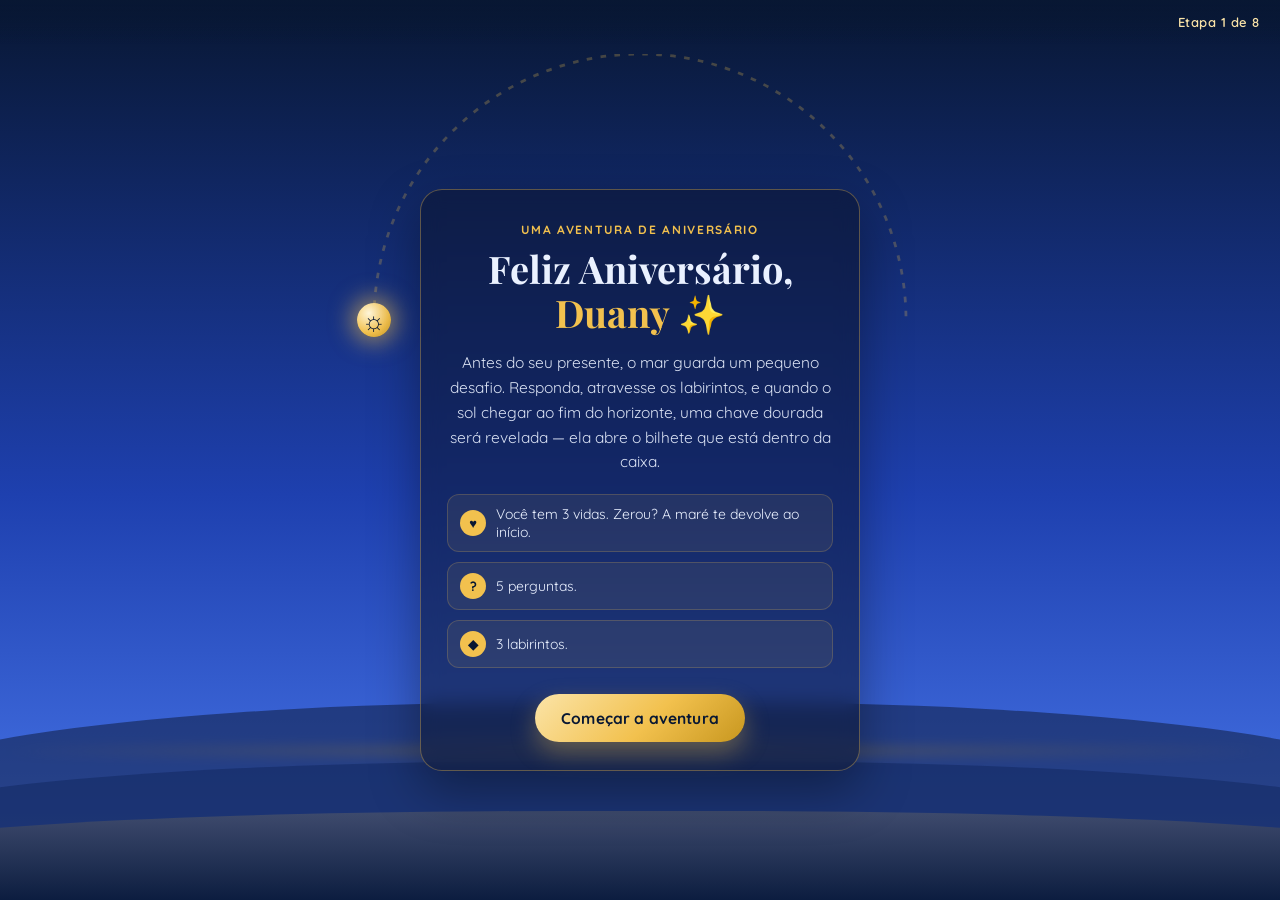
==== index.html @ 34100442 "Add files via upload" ====
<!DOCTYPE html>
<html lang="pt-BR">
<head>
<meta charset="UTF-8">
<meta name="viewport" content="width=device-width, initial-scale=1.0, maximum-scale=1, user-scalable=no">
<title>Uma Aventura para Duany 🌊</title>
<link rel="preconnect" href="https://fonts.googleapis.com">
<link rel="preconnect" href="https://fonts.gstatic.com" crossorigin>
<link href="https://fonts.googleapis.com/css2?family=Playfair+Display:ital,wght@0,600;0,700;1,600&family=Quicksand:wght@500;600;700&display=swap" rel="stylesheet">
<link rel="stylesheet" href="style.css">
</head>
<body>

<!-- Sky / horizon scene that runs behind everything -->
<div class="sky" id="sky">
  <div class="stars" id="stars"></div>
  <svg class="arc" viewBox="0 0 400 200" preserveAspectRatio="none">
    <path id="arcPath" d="M 10 190 A 190 190 0 0 1 390 190" fill="none" stroke="rgba(242,193,78,0.25)" stroke-width="2" stroke-dasharray="4 6"/>
  </svg>
  <div class="sun" id="sun">☼</div>
  <div class="horizon-glow"></div>
  <div class="waves">
    <div class="wave wave1"></div>
    <div class="wave wave2"></div>
    <div class="wave wave3"></div>
  </div>
</div>

<!-- HUD: lives + progress -->
<header class="hud" id="hud" hidden>
  <div class="lives" id="lives" aria-label="Vidas restantes"></div>
  <div class="stage-label" id="stageLabel">Etapa 1 de 8</div>
</header>

<main id="app">

  <!-- SCREEN: Intro -->
  <section class="screen active" id="screen-intro">
    <div class="card intro-card">
      <p class="eyebrow">uma aventura de aniversário</p>
      <h1>Feliz Aniversário,<br><span class="gold-text">Duany</span> ✨</h1>
      <p class="lede">Antes do seu presente, o mar guarda um pequeno desafio.
      Responda, atravesse os labirintos, e quando o sol chegar ao fim do horizonte,
      uma chave dourada será revelada — ela abre o bilhete que está dentro da caixa.</p>
      <div class="rules">
        <div class="rule"><span class="rule-icon">♥</span> Você tem 3 vidas. Zerou? A maré te devolve ao início.</div>
        <div class="rule"><span class="rule-icon">?</span> 5 perguntas.</div>
        <div class="rule"><span class="rule-icon">◆</span> 3 labirintos.</div>
      </div>
      <button class="btn-primary" id="btnStart">Começar a aventura</button>
    </div>
  </section>

  <!-- SCREEN: Question -->
  <section class="screen" id="screen-question">
    <div class="card">
      <p class="eyebrow" id="qEyebrow">pergunta</p>
      <h2 id="qText">?</h2>
      <div class="options" id="qOptions"></div>
      <p class="feedback" id="qFeedback"></p>
    </div>
  </section>

  <!-- SCREEN: Maze -->
  <section class="screen" id="screen-maze">
    <div class="card maze-card">
      <p class="eyebrow" id="mEyebrow">labirinto de areia</p>
      <p class="maze-hint">Leve o barquinho ⛵ até a bandeira dourada 🏁. As áreas escuras são correnteza — cuidado!</p>
      <div class="maze-wrap">
        <div class="maze-grid" id="mazeGrid"></div>
      </div>
      <div class="dpad" id="dpad">
        <button class="dbtn dup" data-dir="up" aria-label="Cima">▲</button>
        <div class="dmid">
          <button class="dbtn dleft" data-dir="left" aria-label="Esquerda">◀</button>
          <button class="dbtn dright" data-dir="right" aria-label="Direita">▶</button>
        </div>
        <button class="dbtn ddown" data-dir="down" aria-label="Baixo">▼</button>
      </div>
    </div>
  </section>

  <!-- SCREEN: Life lost -->
  <section class="screen" id="screen-lifelost">
    <div class="card center-card">
      <p class="big-icon">🌊</p>
      <h2>Ops! A correnteza levou uma vida.</h2>
      <p class="lede" id="lifeLostText"></p>
      <button class="btn-primary" id="btnContinueAfterLoss">Continuar</button>
    </div>
  </section>

  <!-- SCREEN: Game Over -->
  <section class="screen" id="screen-gameover">
    <div class="card center-card">
      <p class="big-icon">🐚</p>
      <h2>As vidas acabaram...</h2>
      <p class="lede">A maré apagou o caminho. Respire fundo e comece de novo — o tesouro vale a pena.</p>
      <button class="btn-primary" id="btnRestart">Recomeçar do início</button>
    </div>
  </section>

  <!-- SCREEN: Prize -->
  <section class="screen" id="screen-prize">
    <div class="card center-card prize-card">
      <p class="eyebrow">você conseguiu</p>
      <h2 class="gold-text">A chave é sua 🔑</h2>
      <p class="lede">Use esta chave para decifrar o bilhete dentro da caixa. Feliz aniversário, Duanyyy. Tudo isso é só uma fração do quanto você merece ser celebrada.</p>
      <div class="prize-frame">
        <img src="assets/chave-da-cifra.jpg" alt="Chave da cifra" id="prizeImg">
      </div>
      <a class="btn-primary" href="assets/chave-da-cifra.jpg" download="chave-da-cifra-duany.jpg">Salvar a chave</a>
    </div>
  </section>

</main>

<canvas id="confetti"></canvas>

<script src="script.js"></script>
</body>
</html>
---- style.css ----
/* ===== Tokens ===== */
:root{
  --royal-deep:#081733;
  --royal:#132a63;
  --royal-mid:#1e40af;
  --royal-light:#4d7cf0;
  --gold:#f2c14e;
  --gold-deep:#c8971f;
  --gold-pale:#fbe4a8;
  --foam:#eaf1ff;
  --ink:#0b1530;
  --radius:22px;
  --font-display:'Playfair Display', serif;
  --font-body:'Quicksand', sans-serif;
}

*{box-sizing:border-box;}
html,body{
  margin:0;
  padding:0;
  min-height:100%;
  font-family:var(--font-body);
  color:var(--foam);
  overflow-x:hidden;
}
body{
  min-height:100vh;
  min-height:100dvh;
  position:relative;
}

button{font-family:inherit;}

::selection{background:var(--gold); color:var(--royal-deep);}

/* ===== Sky background scene ===== */
.sky{
  position:fixed;
  inset:0;
  z-index:0;
  background:linear-gradient(180deg, var(--royal-deep) 0%, var(--royal-mid) 55%, var(--royal-light) 100%);
  transition:background 1.2s ease;
  overflow:hidden;
}
.stars{
  position:absolute; inset:0 0 40% 0;
  background-image:
    radial-gradient(1.5px 1.5px at 10% 20%, #fff, transparent),
    radial-gradient(1.5px 1.5px at 25% 55%, #fff, transparent),
    radial-gradient(1px 1px at 40% 15%, #fff, transparent),
    radial-gradient(1.5px 1.5px at 60% 40%, #fff, transparent),
    radial-gradient(1px 1px at 75% 10%, #fff, transparent),
    radial-gradient(1.5px 1.5px at 85% 30%, #fff, transparent),
    radial-gradient(1px 1px at 92% 55%, #fff, transparent),
    radial-gradient(1.5px 1.5px at 15% 70%, #fff, transparent),
    radial-gradient(1px 1px at 50% 65%, #fff, transparent);
  opacity:0;
  transition:opacity 1.2s ease;
}
.arc{
  position:absolute;
  top:6%;
  left:50%;
  transform:translateX(-50%);
  width:min(560px, 92vw);
  height:auto;
  z-index:1;
}
.sun{
  position:absolute;
  top:calc(6% + 190px);
  left:calc(50% - 190px);
  width:34px;
  height:34px;
  transform:translate(0px,0px);
  display:flex;
  align-items:center;
  justify-content:center;
  font-size:26px;
  color:var(--royal-deep);
  background:radial-gradient(circle at 35% 30%, #fff6da, var(--gold) 60%, var(--gold-deep) 100%);
  border-radius:50%;
  box-shadow:0 0 22px 6px rgba(242,193,78,0.55);
  transition:left 1s ease, top 1s ease;
  z-index:2;
}
.horizon-glow{
  position:absolute;
  left:0; right:0;
  bottom:16%;
  height:10px;
  background:linear-gradient(90deg, transparent, var(--gold) 50%, transparent);
  filter:blur(6px);
  opacity:.55;
}
.waves{
  position:absolute;
  left:0; right:0; bottom:0;
  height:22vh;
  z-index:1;
}
.wave{
  position:absolute; left:-10%; right:-10%; bottom:0;
  height:100%;
  border-radius:45% 45% 0 0;
  opacity:.9;
}
.wave1{background:rgba(11,21,48,0.55); animation:sway 9s ease-in-out infinite;}
.wave2{background:rgba(19,42,99,0.65); height:70%; animation:sway 7s ease-in-out infinite reverse;}
.wave3{background:linear-gradient(180deg, rgba(242,193,78,0.18), rgba(8,23,51,0.9)); height:45%; animation:sway 11s ease-in-out infinite;}
@keyframes sway{
  0%,100%{transform:translateX(0) scaleY(1);}
  50%{transform:translateX(2%) scaleY(1.05);}
}

/* ===== HUD ===== */
.hud{
  position:fixed;
  top:0; left:0; right:0;
  z-index:5;
  display:flex;
  align-items:center;
  justify-content:space-between;
  padding:max(14px, env(safe-area-inset-top)) 20px 14px;
  background:linear-gradient(180deg, rgba(8,23,51,0.75), transparent);
}
.lives{display:flex; gap:6px; font-size:20px;}
.lives .heart{color:var(--gold); text-shadow:0 0 8px rgba(242,193,78,.6);}
.lives .heart.lost{color:rgba(255,255,255,0.25); text-shadow:none;}
.stage-label{
  font-size:13px;
  letter-spacing:.04em;
  color:var(--gold-pale);
  font-weight:600;
}

/* ===== Layout ===== */
main{
  position:relative;
  z-index:2;
  min-height:100vh;
  min-height:100dvh;
  display:flex;
  align-items:center;
  justify-content:center;
  padding:90px 18px 30px;
}
.screen{display:none; width:100%; justify-content:center;}
.screen.active{display:flex;}

.card{
  width:100%;
  max-width:440px;
  background:rgba(11,21,48,0.55);
  border:1px solid rgba(242,193,78,0.35);
  backdrop-filter:blur(10px);
  border-radius:var(--radius);
  padding:32px 26px 28px;
  box-shadow:0 20px 50px rgba(0,0,0,0.35);
  text-align:center;
}
.center-card{padding-top:38px;}

.eyebrow{
  text-transform:uppercase;
  letter-spacing:.14em;
  font-size:12px;
  font-weight:700;
  color:var(--gold);
  margin:0 0 10px;
}
h1{
  font-family:var(--font-display);
  font-size:clamp(28px,7vw,38px);
  line-height:1.15;
  margin:0 0 16px;
  font-weight:700;
}
h2{
  font-family:var(--font-display);
  font-size:clamp(21px,5.5vw,27px);
  line-height:1.3;
  margin:0 0 18px;
  font-weight:600;
}
.gold-text{color:var(--gold);}
.lede{
  font-size:15.5px;
  line-height:1.6;
  color:var(--foam);
  opacity:.92;
  margin:0 0 20px;
}
.big-icon{font-size:44px; margin:0 0 6px;}

.rules{
  display:flex;
  flex-direction:column;
  gap:10px;
  text-align:left;
  margin:0 0 26px;
  font-size:14px;
}
.rule{
  display:flex;
  align-items:center;
  gap:10px;
  background:rgba(242,193,78,0.08);
  border:1px solid rgba(242,193,78,0.2);
  border-radius:12px;
  padding:10px 12px;
}
.rule-icon{
  width:26px; height:26px;
  flex:none;
  display:flex; align-items:center; justify-content:center;
  border-radius:50%;
  background:var(--gold);
  color:var(--royal-deep);
  font-weight:700;
  font-size:13px;
}

.btn-primary{
  display:inline-block;
  text-decoration:none;
  border:none;
  cursor:pointer;
  background:linear-gradient(135deg, var(--gold-pale), var(--gold) 55%, var(--gold-deep));
  color:var(--royal-deep);
  font-family:var(--font-body);
  font-weight:700;
  font-size:15.5px;
  letter-spacing:.01em;
  padding:14px 26px;
  border-radius:999px;
  box-shadow:0 10px 24px rgba(242,193,78,0.35);
  transition:transform .15s ease, box-shadow .15s ease;
}
.btn-primary:active{transform:scale(0.97);}
.btn-primary:focus-visible{outline:3px solid var(--foam); outline-offset:3px;}

/* ===== Question ===== */
#qText{margin-bottom:22px;}
.options{display:flex; flex-direction:column; gap:10px; margin-bottom:14px;}
.opt-btn{
  text-align:left;
  padding:13px 16px;
  border-radius:14px;
  border:1px solid rgba(242,193,78,0.3);
  background:rgba(255,255,255,0.04);
  color:var(--foam);
  font-family:var(--font-body);
  font-size:15px;
  font-weight:600;
  cursor:pointer;
  transition:background .15s ease, border-color .15s ease, transform .1s ease;
}
.opt-btn:hover{background:rgba(242,193,78,0.12);}
.opt-btn:active{transform:scale(0.98);}
.opt-btn:focus-visible{outline:3px solid var(--gold); outline-offset:2px;}
.opt-btn.correct{background:rgba(90,200,140,0.25); border-color:#5ac88c;}
.opt-btn.wrong{background:rgba(220,90,90,0.25); border-color:#dc5a5a;}
.opt-btn.disabled{pointer-events:none; opacity:.6;}
.feedback{min-height:20px; font-size:14px; font-weight:600; color:var(--gold-pale); margin:0;}

/* ===== Maze ===== */
.maze-card{max-width:420px;}
.maze-hint{font-size:13.5px; opacity:.85; margin:0 0 16px;}
.maze-wrap{
  display:flex;
  justify-content:center;
  margin-bottom:18px;
}
.maze-grid{
  display:grid;
  gap:3px;
  background:rgba(0,0,0,0.25);
  padding:5px;
  border-radius:10px;
  border:1px solid rgba(242,193,78,0.25);
}
.cell{
  width:9vw; height:9vw;
  max-width:34px; max-height:34px;
  border-radius:4px;
  display:flex; align-items:center; justify-content:center;
  font-size:16px;
  background:rgba(255,255,255,0.06);
}
.cell.wall{background:rgba(8,23,51,0.9); border:1px solid rgba(242,193,78,0.15);}
.cell.trap{background:rgba(30,64,175,0.55);}
.cell.goal{background:rgba(242,193,78,0.25);}
.cell.player{background:rgba(242,193,78,0.35);}

.dpad{
  display:flex;
  flex-direction:column;
  align-items:center;
  gap:8px;
}
.dmid{display:flex; gap:64px;}
.dbtn{
  width:50px; height:50px;
  border-radius:50%;
  border:1px solid rgba(242,193,78,0.4);
  background:rgba(242,193,78,0.12);
  color:var(--gold-pale);
  font-size:18px;
  cursor:pointer;
}
.dbtn:active{background:rgba(242,193,78,0.3); transform:scale(0.95);}

/* ===== Prize ===== */
.prize-frame{
  border-radius:16px;
  overflow:hidden;
  border:2px solid var(--gold);
  box-shadow:0 0 30px rgba(242,193,78,0.4);
  margin-bottom:20px;
}
.prize-frame img{width:100%; display:block;}

/* ===== Confetti ===== */
#confetti{
  position:fixed; inset:0;
  z-index:10;
  pointer-events:none;
  display:none;
}

/* ===== Small screens ===== */
@media (max-width:360px){
  .card{padding:26px 18px 22px;}
  .dmid{gap:52px;}
}

@media (prefers-reduced-motion: reduce){
  .wave1,.wave2,.wave3{animation:none;}
  .sun{transition:none;}
}
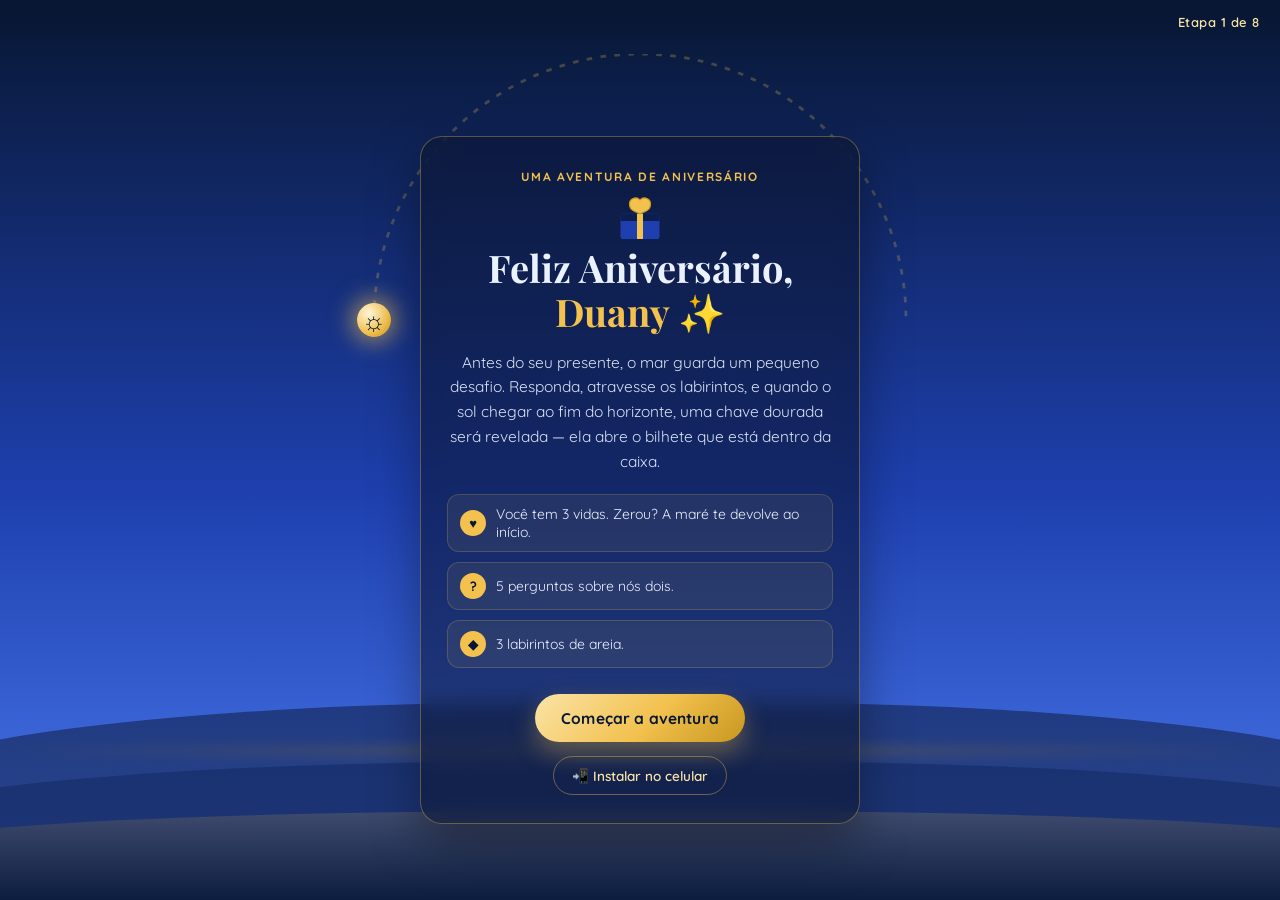
==== commit 571f1263: "Add files via upload" ====
--- a/index.html
+++ b/index.html
@@ -4,6 +4,19 @@
 <meta charset="UTF-8">
 <meta name="viewport" content="width=device-width, initial-scale=1.0, maximum-scale=1, user-scalable=no">
 <title>Uma Aventura para Duany 🌊</title>
+<meta name="description" content="Uma aventura de aniversário com perguntas e labirintos que revela a chave de uma cifra secreta.">
+
+<!-- PWA -->
+<link rel="manifest" href="manifest.json">
+<meta name="theme-color" content="#0a1f4d">
+<meta name="mobile-web-app-capable" content="yes">
+<meta name="apple-mobile-web-app-capable" content="yes">
+<meta name="apple-mobile-web-app-status-bar-style" content="black-translucent">
+<meta name="apple-mobile-web-app-title" content="Duany 🎁">
+<link rel="apple-touch-icon" href="icons/apple-touch-icon.png">
+<link rel="icon" type="image/png" sizes="192x192" href="icons/icon-192.png">
+<link rel="icon" type="image/png" sizes="512x512" href="icons/icon-512.png">
+
 <link rel="preconnect" href="https://fonts.googleapis.com">
 <link rel="preconnect" href="https://fonts.gstatic.com" crossorigin>
 <link href="https://fonts.googleapis.com/css2?family=Playfair+Display:ital,wght@0,600;0,700;1,600&family=Quicksand:wght@500;600;700&display=swap" rel="stylesheet">
@@ -38,16 +51,25 @@
   <section class="screen active" id="screen-intro">
     <div class="card intro-card">
       <p class="eyebrow">uma aventura de aniversário</p>
+      <div class="gift-icon" aria-hidden="true">
+        <svg viewBox="0 0 64 64" width="48" height="48">
+          <rect x="6" y="26" width="52" height="34" rx="3" fill="#1e40af"/>
+          <rect x="6" y="26" width="52" height="10" fill="#0a1f4d"/>
+          <rect x="28" y="26" width="8" height="34" fill="#f2c14e"/>
+          <path d="M32 26c-6-2-14-4-14-12a8 8 0 0 1 14-6 8 8 0 0 1 14 6c0 8-8 10-14 12z" fill="#f2c14e" stroke="#c8971f" stroke-width="1.5"/>
+        </svg>
+      </div>
       <h1>Feliz Aniversário,<br><span class="gold-text">Duany</span> ✨</h1>
       <p class="lede">Antes do seu presente, o mar guarda um pequeno desafio.
       Responda, atravesse os labirintos, e quando o sol chegar ao fim do horizonte,
       uma chave dourada será revelada — ela abre o bilhete que está dentro da caixa.</p>
       <div class="rules">
         <div class="rule"><span class="rule-icon">♥</span> Você tem 3 vidas. Zerou? A maré te devolve ao início.</div>
-        <div class="rule"><span class="rule-icon">?</span> 5 perguntas.</div>
-        <div class="rule"><span class="rule-icon">◆</span> 3 labirintos.</div>
+        <div class="rule"><span class="rule-icon">?</span> 5 perguntas sobre nós dois.</div>
+        <div class="rule"><span class="rule-icon">◆</span> 3 labirintos de areia.</div>
       </div>
       <button class="btn-primary" id="btnStart">Começar a aventura</button>
+      <button class="btn-install" id="btnInstall" hidden>📲 Instalar no celular</button>
     </div>
   </section>
 
@@ -105,7 +127,7 @@
     <div class="card center-card prize-card">
       <p class="eyebrow">você conseguiu</p>
       <h2 class="gold-text">A chave é sua 🔑</h2>
-      <p class="lede">Use esta chave para decifrar o bilhete dentro da caixa. Feliz aniversário, Duanyyy. Tudo isso é só uma fração do quanto você merece ser celebrada.</p>
+      <p class="lede">Use esta chave para decifrar o bilhete dentro da caixa. Feliz aniversário, meu amor. Tudo isso é só uma fração do quanto você merece ser celebrada.</p>
       <div class="prize-frame">
         <img src="assets/chave-da-cifra.jpg" alt="Chave da cifra" id="prizeImg">
       </div>
--- a/style.css
+++ b/style.css
@@ -240,6 +240,21 @@
 .btn-primary:active{transform:scale(0.97);}
 .btn-primary:focus-visible{outline:3px solid var(--foam); outline-offset:3px;}
 
+.btn-install{
+  display:block;
+  margin:14px auto 0;
+  background:transparent;
+  border:1px solid rgba(242,193,78,0.4);
+  color:var(--gold-pale);
+  font-family:var(--font-body);
+  font-weight:600;
+  font-size:13.5px;
+  padding:10px 18px;
+  border-radius:999px;
+  cursor:pointer;
+}
+.btn-install:active{background:rgba(242,193,78,0.12);}
+
 /* ===== Question ===== */
 #qText{margin-bottom:22px;}
 .options{display:flex; flex-direction:column; gap:10px; margin-bottom:14px;}
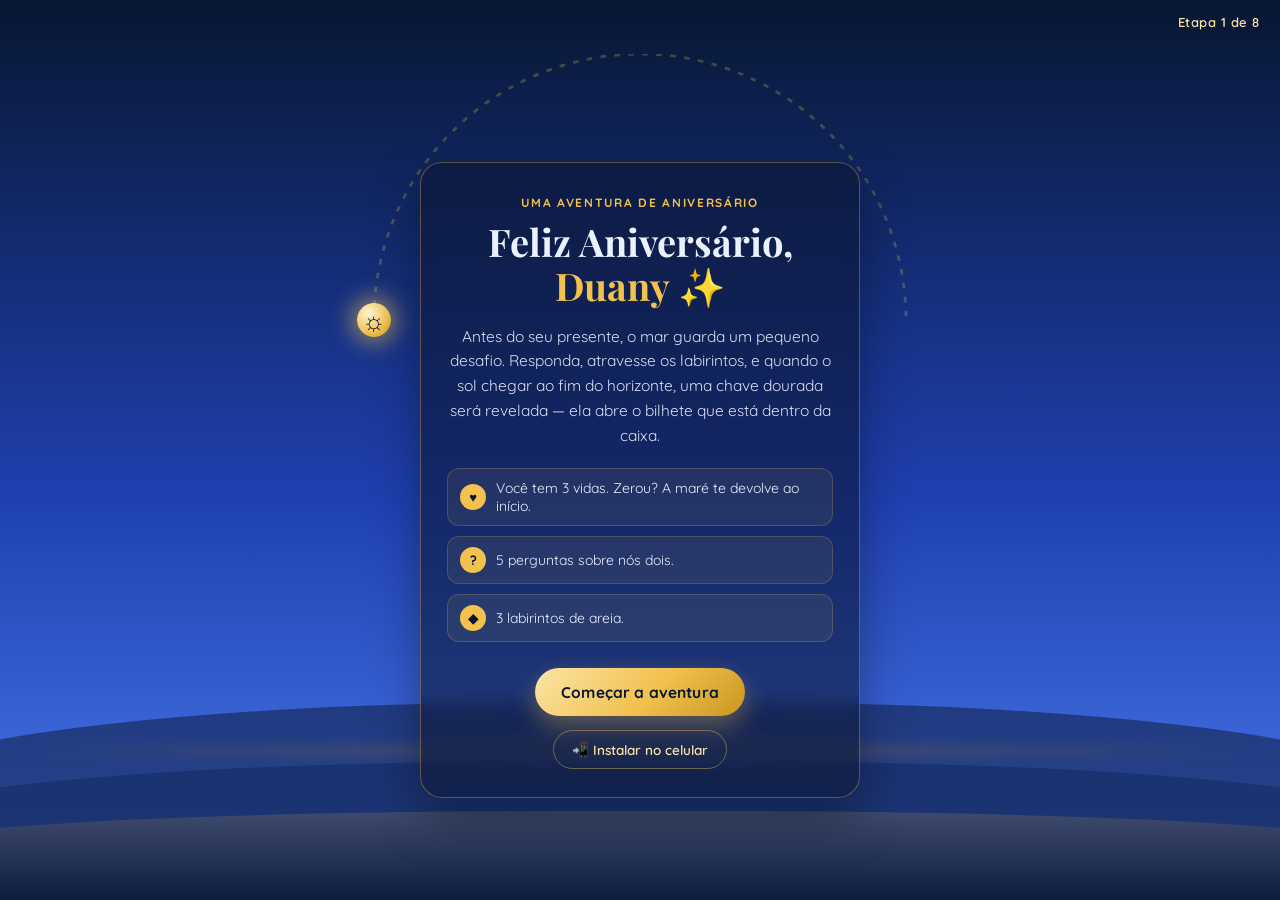
==== commit 11e1758c: "Update index.html" ====
--- a/index.html
+++ b/index.html
@@ -51,14 +51,6 @@
   <section class="screen active" id="screen-intro">
     <div class="card intro-card">
       <p class="eyebrow">uma aventura de aniversário</p>
-      <div class="gift-icon" aria-hidden="true">
-        <svg viewBox="0 0 64 64" width="48" height="48">
-          <rect x="6" y="26" width="52" height="34" rx="3" fill="#1e40af"/>
-          <rect x="6" y="26" width="52" height="10" fill="#0a1f4d"/>
-          <rect x="28" y="26" width="8" height="34" fill="#f2c14e"/>
-          <path d="M32 26c-6-2-14-4-14-12a8 8 0 0 1 14-6 8 8 0 0 1 14 6c0 8-8 10-14 12z" fill="#f2c14e" stroke="#c8971f" stroke-width="1.5"/>
-        </svg>
-      </div>
       <h1>Feliz Aniversário,<br><span class="gold-text">Duany</span> ✨</h1>
       <p class="lede">Antes do seu presente, o mar guarda um pequeno desafio.
       Responda, atravesse os labirintos, e quando o sol chegar ao fim do horizonte,
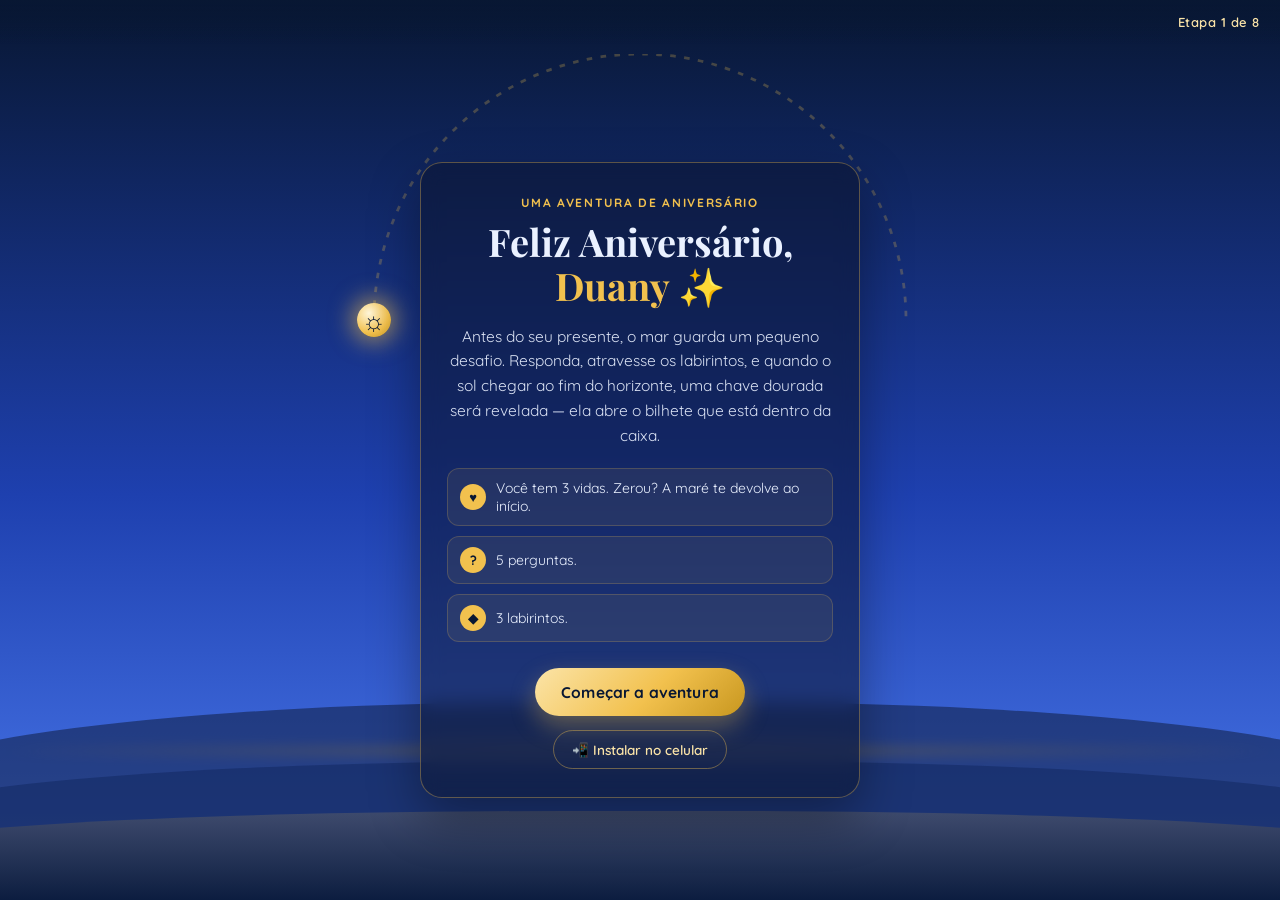
==== commit d75686f8: "modified:   index.html" ====
--- a/index.html
+++ b/index.html
@@ -57,8 +57,8 @@
       uma chave dourada será revelada — ela abre o bilhete que está dentro da caixa.</p>
       <div class="rules">
         <div class="rule"><span class="rule-icon">♥</span> Você tem 3 vidas. Zerou? A maré te devolve ao início.</div>
-        <div class="rule"><span class="rule-icon">?</span> 5 perguntas sobre nós dois.</div>
-        <div class="rule"><span class="rule-icon">◆</span> 3 labirintos de areia.</div>
+        <div class="rule"><span class="rule-icon">?</span> 5 perguntas.</div>
+        <div class="rule"><span class="rule-icon">◆</span> 3 labirintos.</div>
       </div>
       <button class="btn-primary" id="btnStart">Começar a aventura</button>
       <button class="btn-install" id="btnInstall" hidden>📲 Instalar no celular</button>
@@ -119,7 +119,7 @@
     <div class="card center-card prize-card">
       <p class="eyebrow">você conseguiu</p>
       <h2 class="gold-text">A chave é sua 🔑</h2>
-      <p class="lede">Use esta chave para decifrar o bilhete dentro da caixa. Feliz aniversário, meu amor. Tudo isso é só uma fração do quanto você merece ser celebrada.</p>
+      <p class="lede">Use esta chave para decifrar o bilhete dentro da caixa. Feliz aniversário!!!, Tudo isso é só uma fração do quanto você merece ser celebrada.</p>
       <div class="prize-frame">
         <img src="assets/chave-da-cifra.jpg" alt="Chave da cifra" id="prizeImg">
       </div>
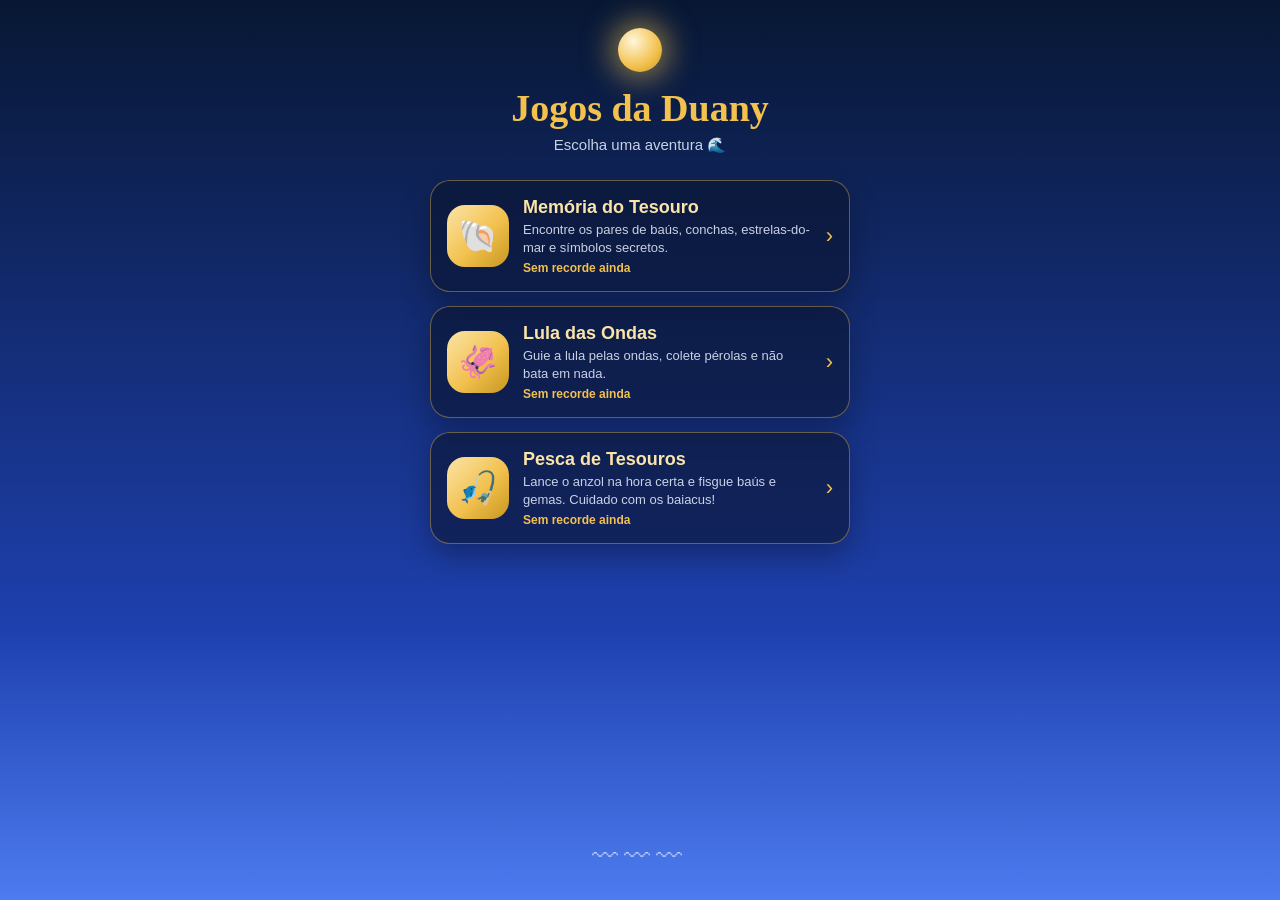
==== commit 496cab9b: "Changes to be committed: 	renamed:    assets/chave-da-cifra.jpg -> aventura/assets/assets/chave-da-c" ====
--- a/index.html
+++ b/index.html
@@ -2,135 +2,71 @@
 <html lang="pt-BR">
 <head>
 <meta charset="UTF-8">
-<meta name="viewport" content="width=device-width, initial-scale=1.0, maximum-scale=1, user-scalable=no">
-<title>Uma Aventura para Duany 🌊</title>
-<meta name="description" content="Uma aventura de aniversário com perguntas e labirintos que revela a chave de uma cifra secreta.">
-
-<!-- PWA -->
+<meta name="viewport" content="width=device-width, initial-scale=1, viewport-fit=cover">
+<title>Jogos da Duany 🎮</title>
+<meta name="theme-color" content="#081733">
 <link rel="manifest" href="manifest.json">
-<meta name="theme-color" content="#0a1f4d">
 <meta name="mobile-web-app-capable" content="yes">
 <meta name="apple-mobile-web-app-capable" content="yes">
 <meta name="apple-mobile-web-app-status-bar-style" content="black-translucent">
-<meta name="apple-mobile-web-app-title" content="Duany 🎁">
+<meta name="apple-mobile-web-app-title" content="Jogos 🎮">
 <link rel="apple-touch-icon" href="icons/apple-touch-icon.png">
-<link rel="icon" type="image/png" sizes="192x192" href="icons/icon-192.png">
-<link rel="icon" type="image/png" sizes="512x512" href="icons/icon-512.png">
-
-<link rel="preconnect" href="https://fonts.googleapis.com">
-<link rel="preconnect" href="https://fonts.gstatic.com" crossorigin>
-<link href="https://fonts.googleapis.com/css2?family=Playfair+Display:ital,wght@0,600;0,700;1,600&family=Quicksand:wght@500;600;700&display=swap" rel="stylesheet">
-<link rel="stylesheet" href="style.css">
+<link rel="icon" type="image/png" href="icons/icon-192.png">
+<style>
+:root{--gold:#f2c14e;--gold2:#c8971f;--pale:#fbe4a8;--foam:#eaf1ff}
+*{box-sizing:border-box;-webkit-tap-highlight-color:transparent}
+html,body{margin:0;min-height:100%;font-family:'Trebuchet MS','Segoe UI',sans-serif;color:var(--foam)}
+body{min-height:100vh;min-height:100dvh;background:linear-gradient(180deg,#081733 0%,#1e40af 70%,#4d7cf0 100%);background-attachment:fixed;
+padding:calc(env(safe-area-inset-top) + 28px) 18px max(28px,env(safe-area-inset-bottom));display:flex;flex-direction:column;align-items:center}
+.sun{width:44px;height:44px;border-radius:50%;background:radial-gradient(circle at 35% 30%,#fff6da,var(--gold) 60%,var(--gold2));
+box-shadow:0 0 28px 8px rgba(242,193,78,.5);margin-bottom:14px}
+h1{margin:0 0 6px;font-family:Georgia,'Playfair Display',serif;font-size:clamp(28px,8vw,38px);color:var(--gold);text-align:center}
+.sub{margin:0 0 26px;opacity:.85;font-size:15px;text-align:center}
+.list{width:100%;max-width:420px;display:flex;flex-direction:column;gap:14px}
+.game{display:flex;align-items:center;gap:14px;text-decoration:none;color:inherit;
+background:rgba(11,21,48,.6);border:1px solid rgba(242,193,78,.4);border-radius:20px;padding:16px;
+box-shadow:0 12px 30px rgba(0,0,0,.3);transition:transform .15s}
+.game:active{transform:scale(.98)}
+.ic{flex:none;width:62px;height:62px;border-radius:18px;display:flex;align-items:center;justify-content:center;font-size:32px;
+background:linear-gradient(135deg,var(--pale),var(--gold) 55%,var(--gold2))}
+.tx b{display:block;font-size:18px;color:var(--pale);margin-bottom:3px}
+.tx span{display:block;font-size:13px;opacity:.85;line-height:1.35}
+.tx em{display:block;font-style:normal;font-size:12px;color:var(--gold);margin-top:5px;font-weight:700}
+.go{margin-left:auto;color:var(--gold);font-size:22px}
+.waves{margin-top:auto;padding-top:30px;font-size:26px;opacity:.7;letter-spacing:6px}
+</style>
 </head>
 <body>
+<div class="sun"></div>
+<h1>Jogos da Duany</h1>
+<p class="sub">Escolha uma aventura 🌊</p>
 
-<!-- Sky / horizon scene that runs behind everything -->
-<div class="sky" id="sky">
-  <div class="stars" id="stars"></div>
-  <svg class="arc" viewBox="0 0 400 200" preserveAspectRatio="none">
-    <path id="arcPath" d="M 10 190 A 190 190 0 0 1 390 190" fill="none" stroke="rgba(242,193,78,0.25)" stroke-width="2" stroke-dasharray="4 6"/>
-  </svg>
-  <div class="sun" id="sun">☼</div>
-  <div class="horizon-glow"></div>
-  <div class="waves">
-    <div class="wave wave1"></div>
-    <div class="wave wave2"></div>
-    <div class="wave wave3"></div>
-  </div>
+<div class="list">
+  <a class="game" href="memoria.html">
+    <div class="ic">🐚</div>
+    <div class="tx"><b>Memória do Tesouro</b><span>Encontre os pares de baús, conchas, estrelas-do-mar e símbolos secretos.</span><em id="rm">Sem recorde ainda</em></div>
+    <div class="go">›</div>
+  </a>
+  <a class="game" href="lula.html">
+    <div class="ic">🦑</div>
+    <div class="tx"><b>Lula das Ondas</b><span>Guie a lula pelas ondas, colete pérolas e não bata em nada.</span><em id="rl">Sem recorde ainda</em></div>
+    <div class="go">›</div>
+  </a>
+  <a class="game" href="pesca.html">
+    <div class="ic">🎣</div>
+    <div class="tx"><b>Pesca de Tesouros</b><span>Lance o anzol na hora certa e fisgue baús e gemas. Cuidado com os baiacus!</span><em id="rp">Sem recorde ainda</em></div>
+    <div class="go">›</div>
+  </a>
 </div>
+<div class="waves">〰〰〰</div>
 
-<!-- HUD: lives + progress -->
-<header class="hud" id="hud" hidden>
-  <div class="lives" id="lives" aria-label="Vidas restantes"></div>
-  <div class="stage-label" id="stageLabel">Etapa 1 de 8</div>
-</header>
-
-<main id="app">
-
-  <!-- SCREEN: Intro -->
-  <section class="screen active" id="screen-intro">
-    <div class="card intro-card">
-      <p class="eyebrow">uma aventura de aniversário</p>
-      <h1>Feliz Aniversário,<br><span class="gold-text">Duany</span> ✨</h1>
-      <p class="lede">Antes do seu presente, o mar guarda um pequeno desafio.
-      Responda, atravesse os labirintos, e quando o sol chegar ao fim do horizonte,
-      uma chave dourada será revelada — ela abre o bilhete que está dentro da caixa.</p>
-      <div class="rules">
-        <div class="rule"><span class="rule-icon">♥</span> Você tem 3 vidas. Zerou? A maré te devolve ao início.</div>
-        <div class="rule"><span class="rule-icon">?</span> 5 perguntas.</div>
-        <div class="rule"><span class="rule-icon">◆</span> 3 labirintos.</div>
-      </div>
-      <button class="btn-primary" id="btnStart">Começar a aventura</button>
-      <button class="btn-install" id="btnInstall" hidden>📲 Instalar no celular</button>
-    </div>
-  </section>
-
-  <!-- SCREEN: Question -->
-  <section class="screen" id="screen-question">
-    <div class="card">
-      <p class="eyebrow" id="qEyebrow">pergunta</p>
-      <h2 id="qText">?</h2>
-      <div class="options" id="qOptions"></div>
-      <p class="feedback" id="qFeedback"></p>
-    </div>
-  </section>
-
-  <!-- SCREEN: Maze -->
-  <section class="screen" id="screen-maze">
-    <div class="card maze-card">
-      <p class="eyebrow" id="mEyebrow">labirinto de areia</p>
-      <p class="maze-hint">Leve o barquinho ⛵ até a bandeira dourada 🏁. As áreas escuras são correnteza — cuidado!</p>
-      <div class="maze-wrap">
-        <div class="maze-grid" id="mazeGrid"></div>
-      </div>
-      <div class="dpad" id="dpad">
-        <button class="dbtn dup" data-dir="up" aria-label="Cima">▲</button>
-        <div class="dmid">
-          <button class="dbtn dleft" data-dir="left" aria-label="Esquerda">◀</button>
-          <button class="dbtn dright" data-dir="right" aria-label="Direita">▶</button>
-        </div>
-        <button class="dbtn ddown" data-dir="down" aria-label="Baixo">▼</button>
-      </div>
-    </div>
-  </section>
-
-  <!-- SCREEN: Life lost -->
-  <section class="screen" id="screen-lifelost">
-    <div class="card center-card">
-      <p class="big-icon">🌊</p>
-      <h2>Ops! A correnteza levou uma vida.</h2>
-      <p class="lede" id="lifeLostText"></p>
-      <button class="btn-primary" id="btnContinueAfterLoss">Continuar</button>
-    </div>
-  </section>
-
-  <!-- SCREEN: Game Over -->
-  <section class="screen" id="screen-gameover">
-    <div class="card center-card">
-      <p class="big-icon">🐚</p>
-      <h2>As vidas acabaram...</h2>
-      <p class="lede">A maré apagou o caminho. Respire fundo e comece de novo — o tesouro vale a pena.</p>
-      <button class="btn-primary" id="btnRestart">Recomeçar do início</button>
-    </div>
-  </section>
-
-  <!-- SCREEN: Prize -->
-  <section class="screen" id="screen-prize">
-    <div class="card center-card prize-card">
-      <p class="eyebrow">você conseguiu</p>
-      <h2 class="gold-text">A chave é sua 🔑</h2>
-      <p class="lede">Use esta chave para decifrar o bilhete dentro da caixa. Feliz aniversário!!!, Tudo isso é só uma fração do quanto você merece ser celebrada.</p>
-      <div class="prize-frame">
-        <img src="assets/chave-da-cifra.jpg" alt="Chave da cifra" id="prizeImg">
-      </div>
-      <a class="btn-primary" href="assets/chave-da-cifra.jpg" download="chave-da-cifra-duany.jpg">Salvar a chave</a>
-    </div>
-  </section>
-
-</main>
-
-<canvas id="confetti"></canvas>
-
-<script src="script.js"></script>
+<script>
+function g(k){try{return localStorage.getItem(k)}catch(e){return null}}
+const m=JSON.parse(g("memoria_rec")||"null"),l=g("lula_rec"),p=g("pesca_rec");
+if(m)document.getElementById("rm").textContent=`🏆 ${m.t}s · ${m.m} jogadas`;
+if(l&&+l>0)document.getElementById("rl").textContent=`🏆 ${l} pérolas`;
+if(p&&+p>0)document.getElementById("rp").textContent=`🏆 ${p} pontos`;
+if("serviceWorker" in navigator)addEventListener("load",()=>navigator.serviceWorker.register("sw.js").catch(()=>{}));
+</script>
 </body>
 </html>
